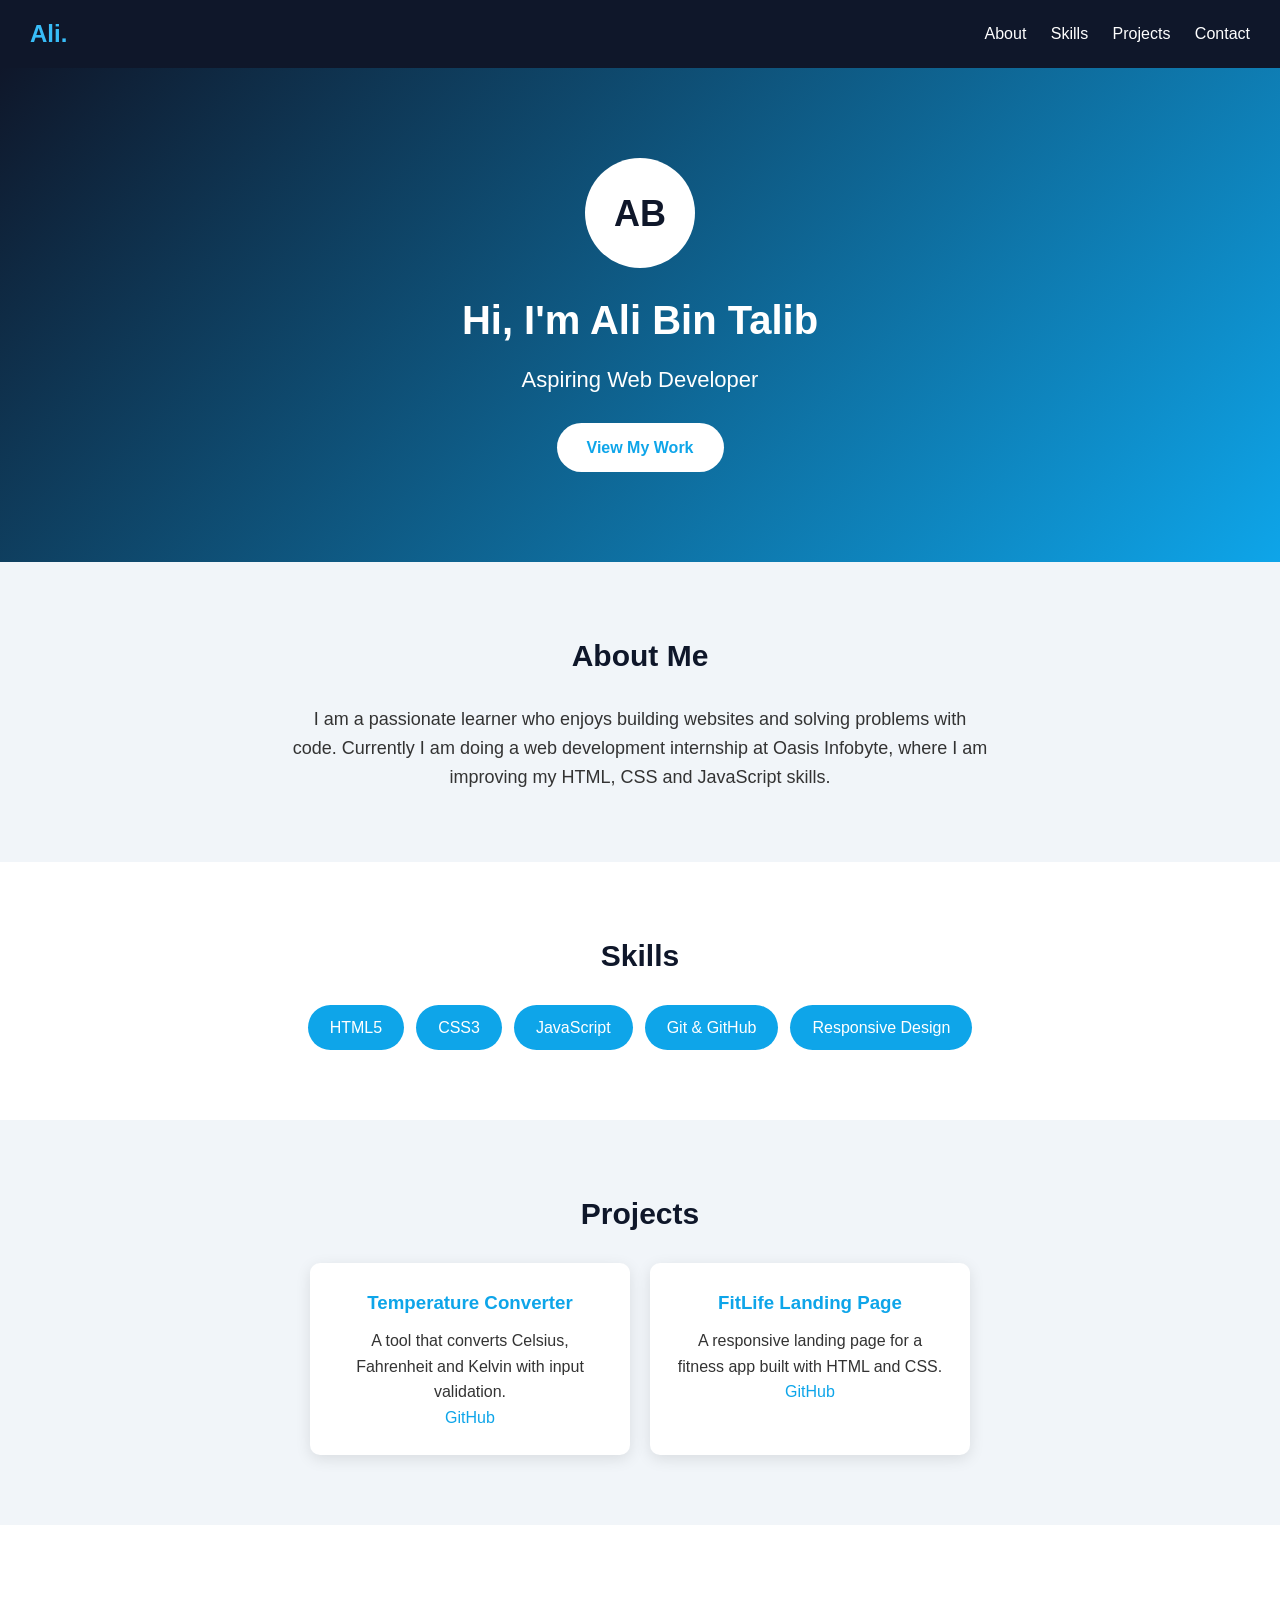
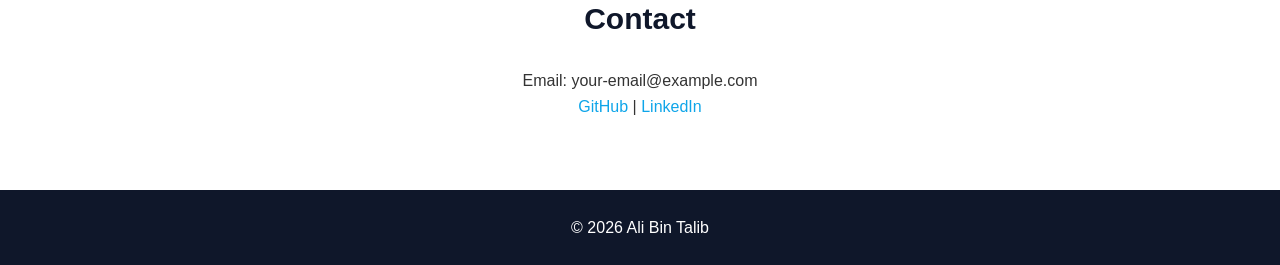
==== WebDev-L1-Portfolio/index.html @ cee10a88 "Level 1: Portfolio" ====
<!DOCTYPE html>
<html lang="en">
<head>
  <meta charset="UTF-8">
  <meta name="viewport" content="width=device-width, initial-scale=1.0">
  <title>Ali Bin Talib | Portfolio</title>
  <link rel="stylesheet" href="style.css">
</head>
<body>
  <header class="navbar">
    <div class="logo">Ali.</div>
    <nav>
      <a href="#about">About</a>
      <a href="#skills">Skills</a>
      <a href="#projects">Projects</a>
      <a href="#contact">Contact</a>
    </nav>
  </header>

  <section class="hero">
    <div class="avatar">AB</div>
    <h1>Hi, I'm Ali Bin Talib</h1>
    <h2>Aspiring Web Developer</h2>
    <a href="#projects" class="btn">View My Work</a>
  </section>

  <section id="about" class="section alt">
    <h2>About Me</h2>
    <p class="about-text">I am a passionate learner who enjoys building websites and solving problems with code. Currently I am doing a web development internship at Oasis Infobyte, where I am improving my HTML, CSS and JavaScript skills.</p>
  </section>

  <section id="skills" class="section">
    <h2>Skills</h2>
    <div class="skills">
      <span>HTML5</span>
      <span>CSS3</span>
      <span>JavaScript</span>
      <span>Git &amp; GitHub</span>
      <span>Responsive Design</span>
    </div>
  </section>

  <section id="projects" class="section alt">
    <h2>Projects</h2>
    <div class="cards">
      <div class="card">
        <h3>Temperature Converter</h3>
        <p>A tool that converts Celsius, Fahrenheit and Kelvin with input validation.</p>
        <a href="https://github.com/Ali-Bin-Talib/OIBSIP" target="_blank">GitHub</a>
      </div>
      <div class="card">
        <h3>FitLife Landing Page</h3>
        <p>A responsive landing page for a fitness app built with HTML and CSS.</p>
        <a href="https://github.com/Ali-Bin-Talib/OIBSIP" target="_blank">GitHub</a>
      </div>
    </div>
  </section>

  <section id="contact" class="section">
    <h2>Contact</h2>
    <p>Email: your-email@example.com</p>
    <p>
      <a href="https://github.com/Ali-Bin-Talib" target="_blank">GitHub</a> |
      <a href="#" target="_blank">LinkedIn</a>
    </p>
  </section>

  <footer class="footer">
    <p>&copy; 2026 Ali Bin Talib</p>
  </footer>
</body>
</html>
---- WebDev-L1-Portfolio/style.css ----
* {
  box-sizing: border-box;
  margin: 0;
  padding: 0;
}

html {
  scroll-behavior: smooth;
}

body {
  font-family: Arial, sans-serif;
  color: #333;
  line-height: 1.6;
}

.navbar {
  position: sticky;
  top: 0;
  z-index: 100;
  display: flex;
  justify-content: space-between;
  align-items: center;
  flex-wrap: wrap;
  padding: 15px 30px;
  background: #0f172a;
}

.logo {
  font-size: 24px;
  font-weight: bold;
  color: #38bdf8;
}

.navbar nav a {
  color: #fff;
  text-decoration: none;
  margin-left: 20px;
}

.navbar nav a:hover {
  color: #38bdf8;
}

.hero {
  text-align: center;
  padding: 90px 20px;
  color: #fff;
  background: linear-gradient(135deg, #0f172a, #0ea5e9);
}

.avatar {
  width: 110px;
  height: 110px;
  margin: 0 auto 20px;
  border-radius: 50%;
  background: #fff;
  color: #0f172a;
  display: flex;
  align-items: center;
  justify-content: center;
  font-size: 36px;
  font-weight: bold;
}

.hero h1 {
  font-size: 40px;
}

.hero h2 {
  font-size: 22px;
  font-weight: normal;
  margin: 10px 0 25px;
}

.btn {
  display: inline-block;
  padding: 12px 30px;
  background: #fff;
  color: #0ea5e9;
  font-weight: bold;
  text-decoration: none;
  border-radius: 30px;
}

.section {
  padding: 70px 30px;
  text-align: center;
}

.section.alt {
  background: #f1f5f9;
}

.section h2 {
  font-size: 30px;
  margin-bottom: 25px;
  color: #0f172a;
}

.about-text {
  max-width: 700px;
  margin: 0 auto;
  font-size: 18px;
}

.skills {
  display: flex;
  flex-wrap: wrap;
  justify-content: center;
  gap: 12px;
}

.skills span {
  padding: 10px 22px;
  background: #0ea5e9;
  color: #fff;
  border-radius: 25px;
}

.cards {
  display: flex;
  flex-wrap: wrap;
  justify-content: center;
  gap: 20px;
}

.card {
  flex: 1 1 250px;
  max-width: 320px;
  padding: 25px;
  background: #fff;
  border-radius: 10px;
  box-shadow: 0 4px 15px rgba(0, 0, 0, 0.1);
}

.card h3 {
  color: #0ea5e9;
  margin-bottom: 10px;
}

.card a,
.section a {
  color: #0ea5e9;
  text-decoration: none;
}

.footer {
  padding: 25px;
  text-align: center;
  color: #fff;
  background: #0f172a;
}

@media (max-width: 600px) {
  .navbar {
    flex-direction: column;
    gap: 10px;
  }
  .navbar nav a {
    margin: 0 10px;
  }
  .hero h1 {
    font-size: 28px;
  }
}
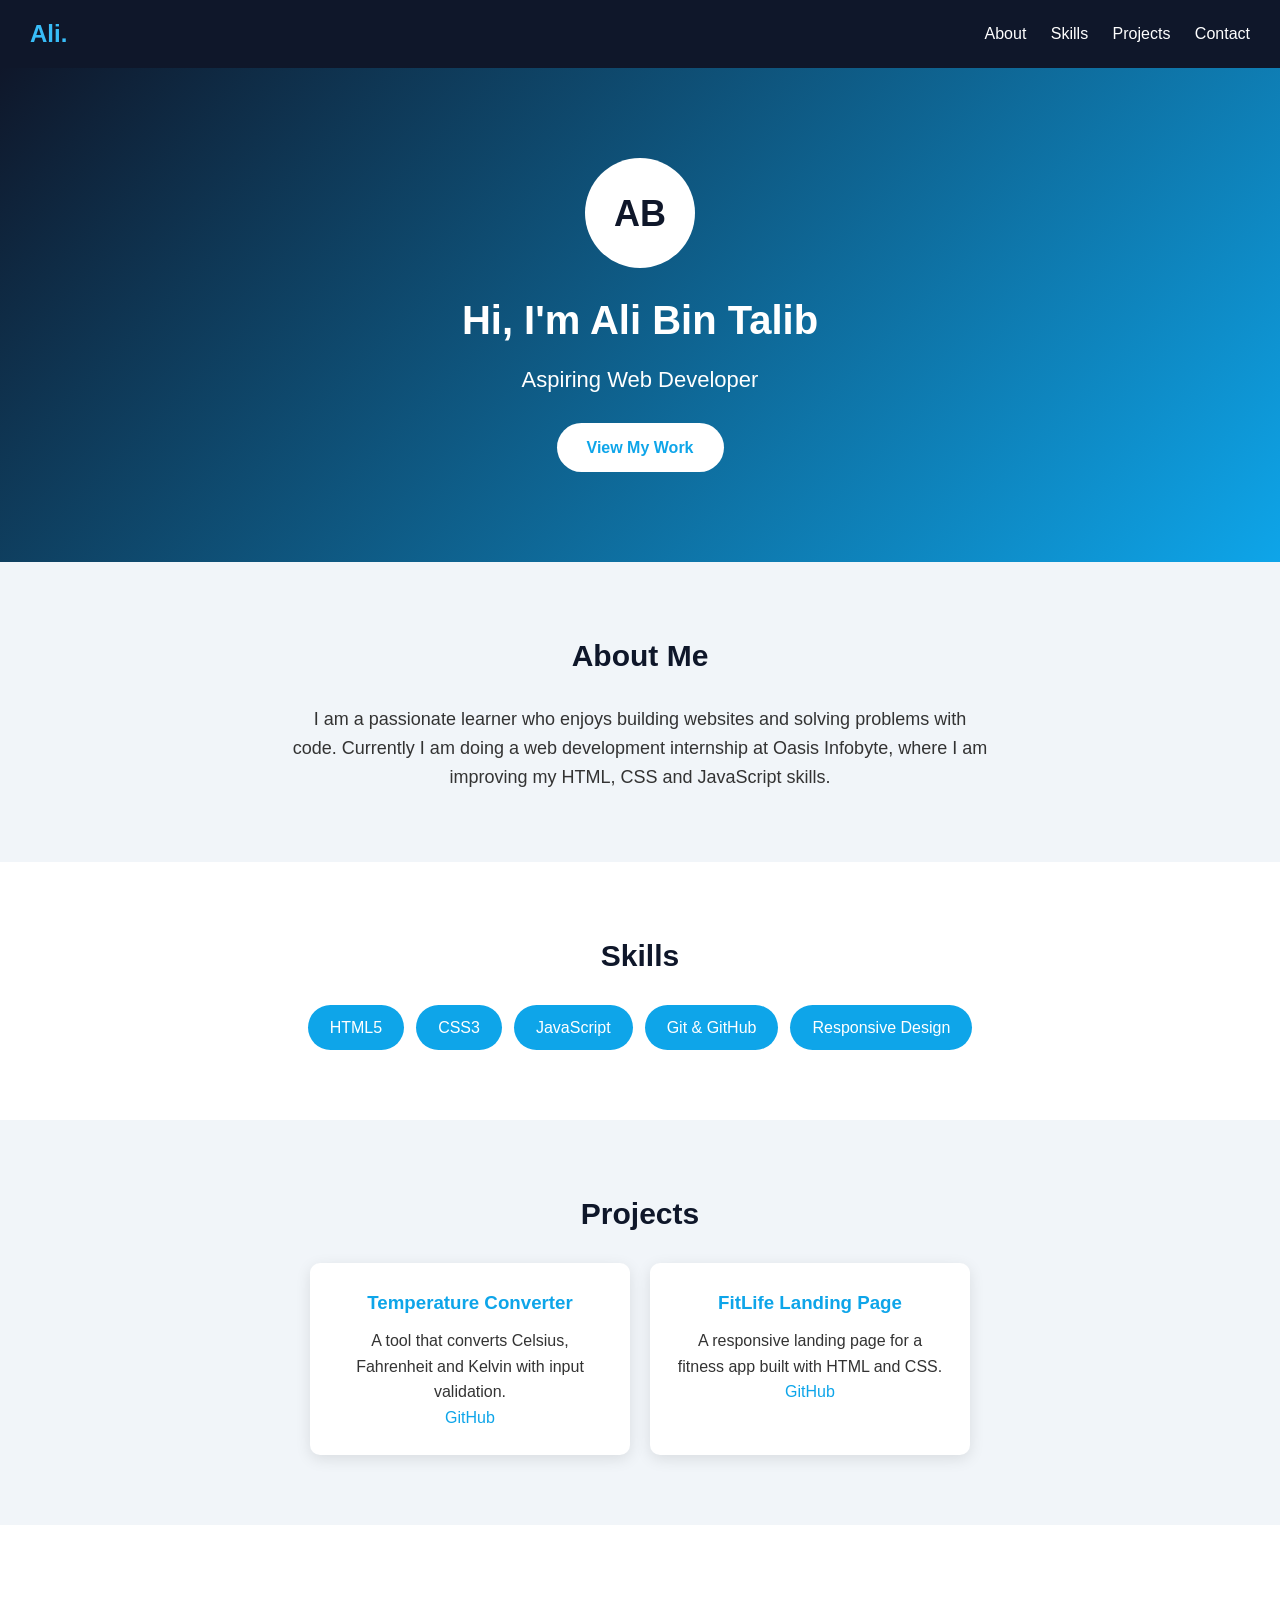
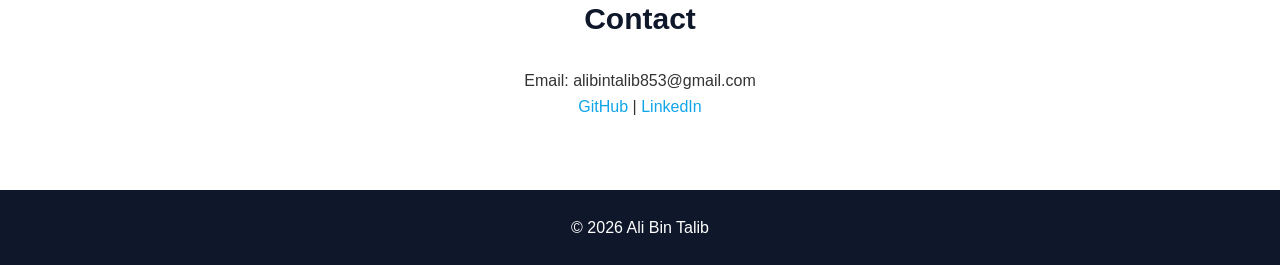
==== commit d2f2a9c7: "Update portfolio contact info" ====
--- a/WebDev-L1-Portfolio/index.html
+++ b/WebDev-L1-Portfolio/index.html
@@ -58,10 +58,10 @@
 
   <section id="contact" class="section">
     <h2>Contact</h2>
-    <p>Email: your-email@example.com</p>
+    <p>Email: alibintalib853@gmail.com</p>
     <p>
       <a href="https://github.com/Ali-Bin-Talib" target="_blank">GitHub</a> |
-      <a href="#" target="_blank">LinkedIn</a>
+      <a href="#" https://www.linkedin.com/in/ali-bin-talib-29284a372="_blank">LinkedIn</a>
     </p>
   </section>
 
